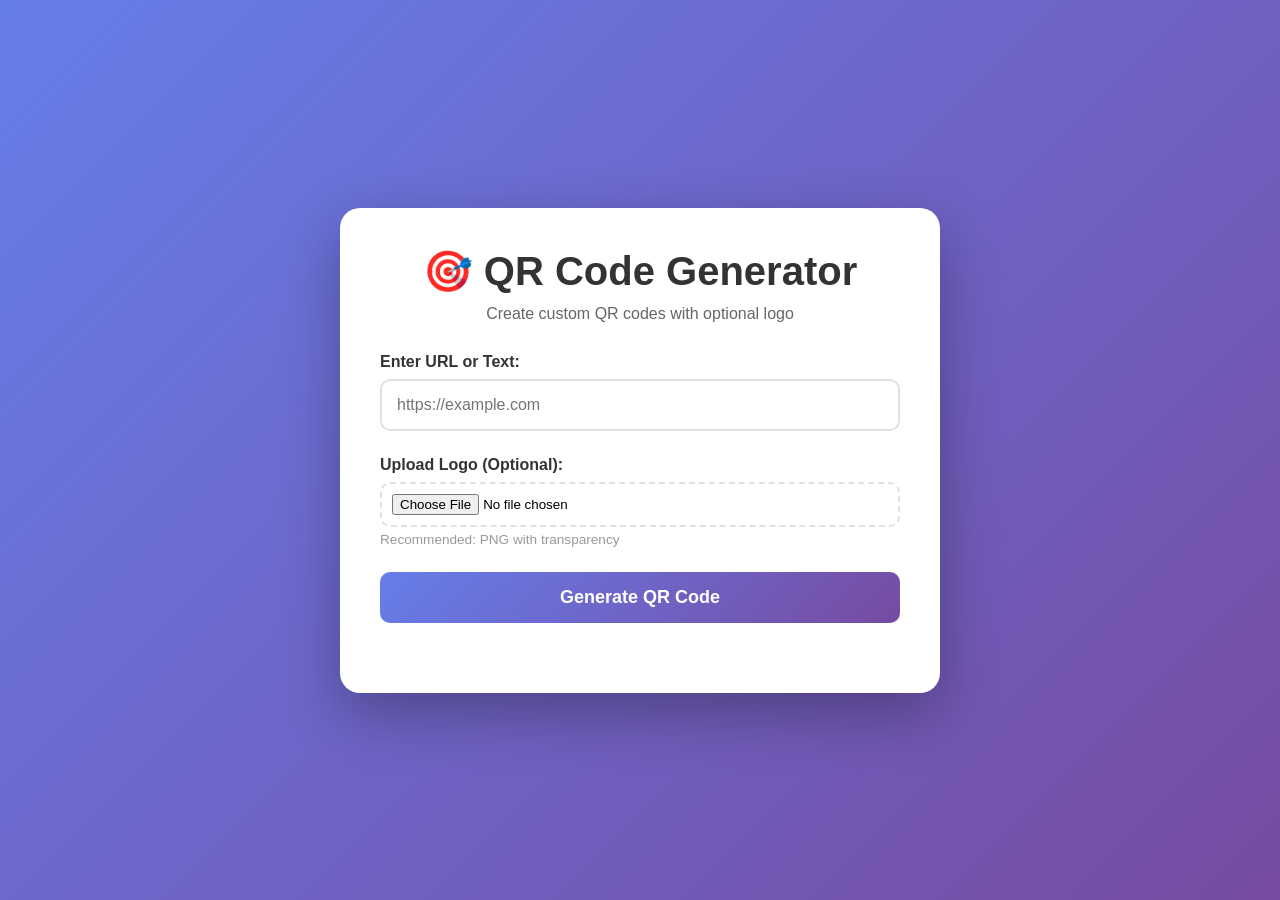
==== index.html @ dd9a66f0 "Fix Vercel deployment - convert to static site with API" ====
<!DOCTYPE html>
<html lang="en">
<head>
    <meta charset="UTF-8">
    <meta name="viewport" content="width=device-width, initial-scale=1.0">
    <title>QR Code Generator</title>
    <link rel="stylesheet" href="/static/style.css">
</head>
<body>
    <div class="container">
        <h1>🎯 QR Code Generator</h1>
        <p class="subtitle">Create custom QR codes with optional logo</p>
        
        <div class="form-container">
            <form id="qrForm">
                <div class="form-group">
                    <label for="qrData">Enter URL or Text:</label>
                    <input 
                        type="text" 
                        id="qrData" 
                        placeholder="https://example.com" 
                        required
                        autocomplete="off"
                    >
                </div>
                
                <div class="form-group">
                    <label for="logoFile">Upload Logo (Optional):</label>
                    <input 
                        type="file" 
                        id="logoFile" 
                        accept="image/*"
                    >
                    <small>Recommended: PNG with transparency</small>
                </div>
                
                <button type="submit" id="generateBtn">
                    <span id="btnText">Generate QR Code</span>
                    <span id="btnLoader" class="loader" style="display: none;"></span>
                </button>
            </form>
        </div>
        
        <div id="result" class="result" style="display: none;">
            <h2>Your QR Code</h2>
            <div class="qr-container">
                <img id="qrImage" alt="Generated QR Code">
            </div>
            <button id="downloadBtn" class="download-btn">Download QR Code</button>
        </div>
        
        <div id="error" class="error" style="display: none;"></div>
    </div>
    
    <script src="/static/script.js"></script>
</body>
</html>
---- static/style.css ----
* {
    margin: 0;
    padding: 0;
    box-sizing: border-box;
}

body {
    font-family: -apple-system, BlinkMacSystemFont, 'Segoe UI', Roboto, Oxygen, Ubuntu, sans-serif;
    background: linear-gradient(135deg, #667eea 0%, #764ba2 100%);
    min-height: 100vh;
    display: flex;
    justify-content: center;
    align-items: center;
    padding: 20px;
}

.container {
    background: white;
    border-radius: 20px;
    box-shadow: 0 20px 60px rgba(0, 0, 0, 0.3);
    padding: 40px;
    max-width: 600px;
    width: 100%;
}

h1 {
    text-align: center;
    color: #333;
    margin-bottom: 10px;
    font-size: 2.5rem;
}

.subtitle {
    text-align: center;
    color: #666;
    margin-bottom: 30px;
    font-size: 1rem;
}

.form-container {
    margin-bottom: 30px;
}

.form-group {
    margin-bottom: 25px;
}

label {
    display: block;
    margin-bottom: 8px;
    color: #333;
    font-weight: 600;
}

input[type="text"] {
    width: 100%;
    padding: 15px;
    border: 2px solid #e0e0e0;
    border-radius: 10px;
    font-size: 16px;
    transition: border-color 0.3s;
}

input[type="text"]:focus {
    outline: none;
    border-color: #667eea;
}

input[type="file"] {
    width: 100%;
    padding: 10px;
    border: 2px dashed #e0e0e0;
    border-radius: 10px;
    cursor: pointer;
    transition: border-color 0.3s;
}

input[type="file"]:hover {
    border-color: #667eea;
}

small {
    display: block;
    margin-top: 5px;
    color: #999;
    font-size: 0.85rem;
}

button {
    width: 100%;
    padding: 15px;
    background: linear-gradient(135deg, #667eea 0%, #764ba2 100%);
    color: white;
    border: none;
    border-radius: 10px;
    font-size: 18px;
    font-weight: 600;
    cursor: pointer;
    transition: transform 0.2s, box-shadow 0.2s;
    display: flex;
    justify-content: center;
    align-items: center;
    gap: 10px;
}

button:hover {
    transform: translateY(-2px);
    box-shadow: 0 10px 20px rgba(102, 126, 234, 0.4);
}

button:active {
    transform: translateY(0);
}

button:disabled {
    opacity: 0.6;
    cursor: not-allowed;
    transform: none;
}

.loader {
    border: 3px solid rgba(255, 255, 255, 0.3);
    border-top: 3px solid white;
    border-radius: 50%;
    width: 20px;
    height: 20px;
    animation: spin 1s linear infinite;
}

@keyframes spin {
    0% { transform: rotate(0deg); }
    100% { transform: rotate(360deg); }
}

.result {
    text-align: center;
    animation: fadeIn 0.5s;
}

.result h2 {
    color: #333;
    margin-bottom: 20px;
}

.qr-container {
    background: #f5f5f5;
    border-radius: 15px;
    padding: 30px;
    margin-bottom: 20px;
    display: inline-block;
}

#qrImage {
    max-width: 100%;
    height: auto;
    border-radius: 10px;
}

.download-btn {
    background: linear-gradient(135deg, #11998e 0%, #38ef7d 100%);
    margin-top: 10px;
}

.download-btn:hover {
    box-shadow: 0 10px 20px rgba(56, 239, 125, 0.4);
}

.error {
    background: #fee;
    border: 2px solid #fcc;
    color: #c33;
    padding: 15px;
    border-radius: 10px;
    margin-top: 20px;
    animation: shake 0.5s;
}

@keyframes fadeIn {
    from {
        opacity: 0;
        transform: translateY(20px);
    }
    to {
        opacity: 1;
        transform: translateY(0);
    }
}

@keyframes shake {
    0%, 100% { transform: translateX(0); }
    25% { transform: translateX(-10px); }
    75% { transform: translateX(10px); }
}

@media (max-width: 600px) {
    .container {
        padding: 25px;
    }
    
    h1 {
        font-size: 2rem;
    }
}
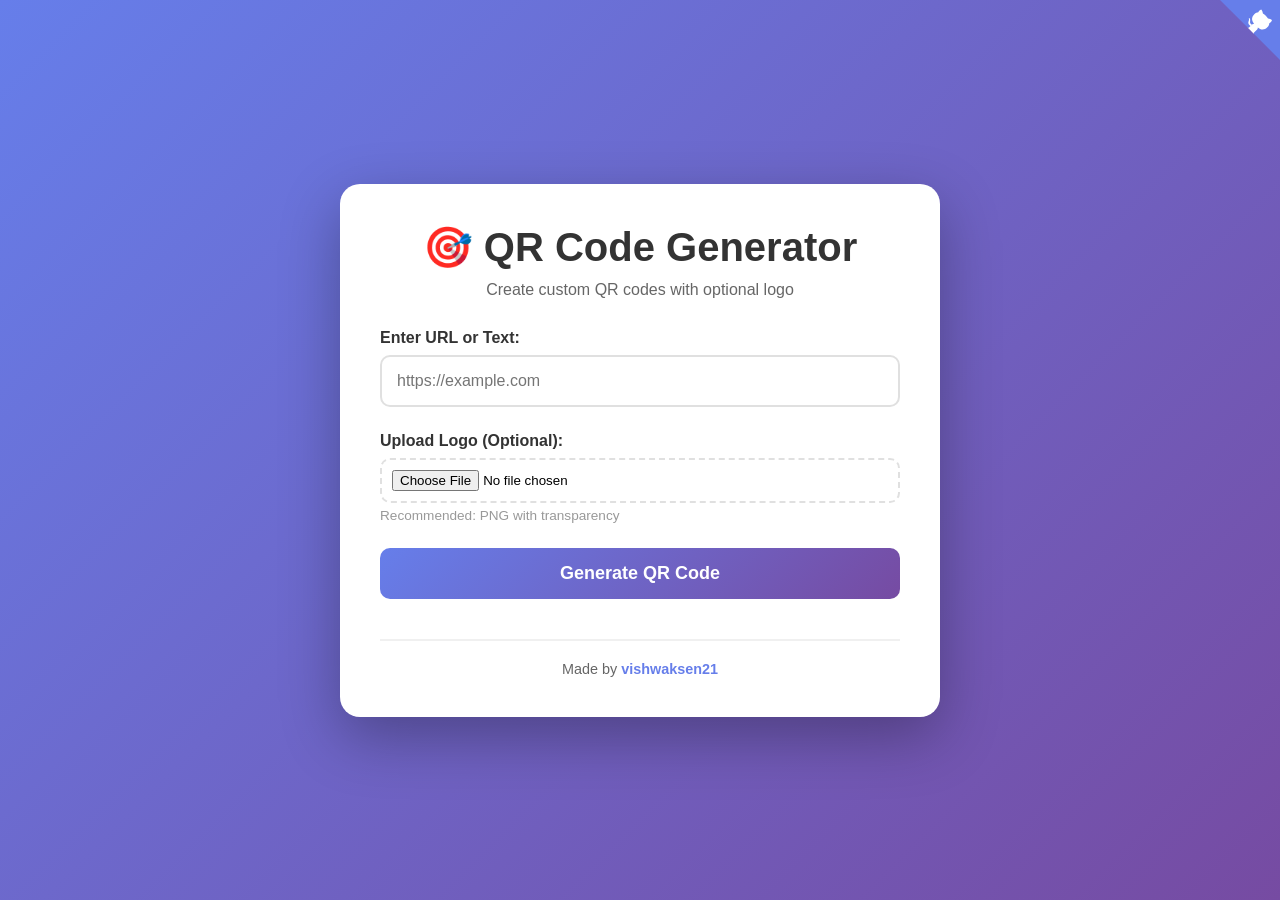
==== commit 07a495a2: "Add GitHub corner icon and creator credit" ====
--- a/index.html
+++ b/index.html
@@ -7,6 +7,14 @@
     <link rel="stylesheet" href="/static/style.css">
 </head>
 <body>
+    <a href="https://github.com/vishwaksen21" target="_blank" rel="noopener noreferrer" class="github-corner" aria-label="View on GitHub">
+        <svg width="60" height="60" viewBox="0 0 250 250" aria-hidden="true">
+            <path d="M0,0 L115,115 L130,115 L142,142 L250,250 L250,0 Z" fill="#667eea"></path>
+            <path d="M128.3,109.0 C113.8,99.7 119.0,89.6 119.0,89.6 C122.0,82.7 120.5,78.6 120.5,78.6 C119.2,72.0 123.4,76.3 123.4,76.3 C127.3,80.9 125.5,87.3 125.5,87.3 C122.9,97.6 130.6,101.9 134.4,103.2" fill="currentColor" style="transform-origin: 130px 106px;" class="octo-arm"></path>
+            <path d="M115.0,115.0 C114.9,115.1 118.7,116.5 119.8,115.4 L133.7,101.6 C136.9,99.2 139.9,98.4 142.2,98.6 C133.8,88.0 127.5,74.4 143.8,58.0 C148.5,53.4 154.0,51.2 159.7,51.0 C160.3,49.4 163.2,43.6 171.4,40.1 C171.4,40.1 176.1,42.5 178.8,56.2 C183.1,58.6 187.2,61.8 190.9,65.4 C194.5,69.0 197.7,73.2 200.1,77.6 C213.8,80.2 216.3,84.9 216.3,84.9 C212.7,93.1 206.9,96.0 205.4,96.6 C205.1,102.4 203.0,107.8 198.3,112.5 C181.9,128.9 168.3,122.5 157.7,114.1 C157.9,116.9 156.7,120.9 152.7,124.9 L141.0,136.5 C139.8,137.7 141.6,141.9 141.8,141.8 Z" fill="currentColor" class="octo-body"></path>
+        </svg>
+    </a>
+    
     <div class="container">
         <h1>🎯 QR Code Generator</h1>
         <p class="subtitle">Create custom QR codes with optional logo</p>
@@ -50,6 +58,10 @@
         </div>
         
         <div id="error" class="error" style="display: none;"></div>
+        
+        <footer class="footer">
+            <p>Made by <a href="https://github.com/vishwaksen21" target="_blank" rel="noopener noreferrer" class="creator-link">vishwaksen21</a></p>
+        </footer>
     </div>
     
     <script src="/static/script.js"></script>
--- a/static/style.css
+++ b/static/style.css
@@ -192,6 +192,51 @@
     75% { transform: translateX(10px); }
 }
 
+.github-corner {
+    position: fixed;
+    top: 0;
+    right: 0;
+    z-index: 1000;
+    border: 0;
+    color: #fff;
+    fill: #667eea;
+}
+
+.github-corner:hover .octo-arm {
+    animation: octocat-wave 560ms ease-in-out;
+}
+
+@keyframes octocat-wave {
+    0%, 100% { transform: rotate(0); }
+    20%, 60% { transform: rotate(-25deg); }
+    40%, 80% { transform: rotate(10deg); }
+}
+
+.footer {
+    margin-top: 40px;
+    padding-top: 20px;
+    border-top: 2px solid #f0f0f0;
+    text-align: center;
+}
+
+.footer p {
+    color: #666;
+    font-size: 0.9rem;
+    margin: 0;
+}
+
+.creator-link {
+    color: #667eea;
+    text-decoration: none;
+    font-weight: 600;
+    transition: color 0.3s;
+}
+
+.creator-link:hover {
+    color: #764ba2;
+    text-decoration: underline;
+}
+
 @media (max-width: 600px) {
     .container {
         padding: 25px;
@@ -200,4 +245,13 @@
     h1 {
         font-size: 2rem;
     }
-}
+    
+    .footer {
+        margin-top: 30px;
+    }
+    
+    .github-corner svg {
+        width: 50px;
+        height: 50px;
+    }
+}
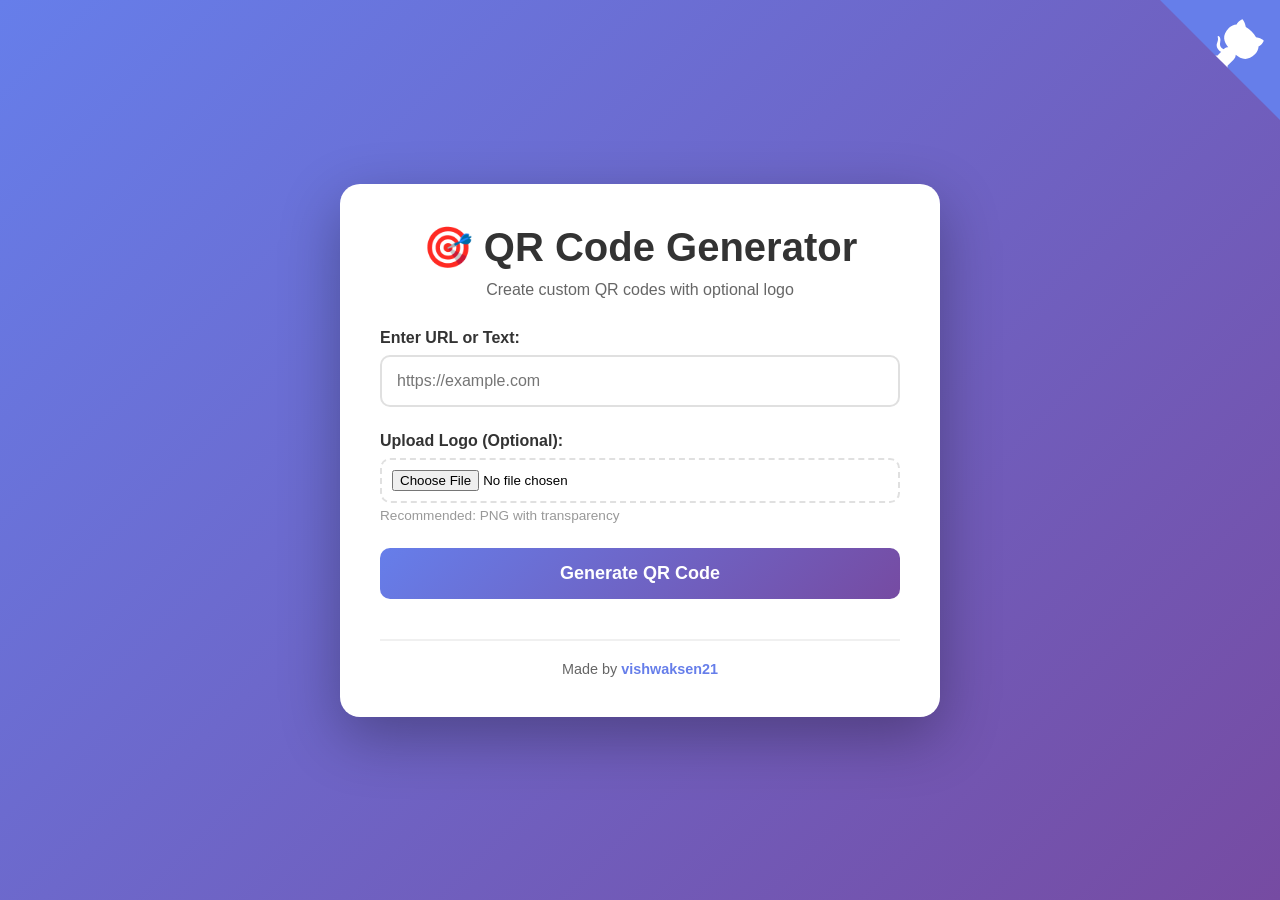
==== commit 6c083ef5: "Add GitHub profile link in footer" ====
--- a/index.html
+++ b/index.html
@@ -8,7 +8,7 @@
 </head>
 <body>
     <a href="https://github.com/vishwaksen21" target="_blank" rel="noopener noreferrer" class="github-corner" aria-label="View on GitHub">
-        <svg width="60" height="60" viewBox="0 0 250 250" aria-hidden="true">
+        <svg width="120" height="120" viewBox="0 0 250 250" aria-hidden="true">
             <path d="M0,0 L115,115 L130,115 L142,142 L250,250 L250,0 Z" fill="#667eea"></path>
             <path d="M128.3,109.0 C113.8,99.7 119.0,89.6 119.0,89.6 C122.0,82.7 120.5,78.6 120.5,78.6 C119.2,72.0 123.4,76.3 123.4,76.3 C127.3,80.9 125.5,87.3 125.5,87.3 C122.9,97.6 130.6,101.9 134.4,103.2" fill="currentColor" style="transform-origin: 130px 106px;" class="octo-arm"></path>
             <path d="M115.0,115.0 C114.9,115.1 118.7,116.5 119.8,115.4 L133.7,101.6 C136.9,99.2 139.9,98.4 142.2,98.6 C133.8,88.0 127.5,74.4 143.8,58.0 C148.5,53.4 154.0,51.2 159.7,51.0 C160.3,49.4 163.2,43.6 171.4,40.1 C171.4,40.1 176.1,42.5 178.8,56.2 C183.1,58.6 187.2,61.8 190.9,65.4 C194.5,69.0 197.7,73.2 200.1,77.6 C213.8,80.2 216.3,84.9 216.3,84.9 C212.7,93.1 206.9,96.0 205.4,96.6 C205.1,102.4 203.0,107.8 198.3,112.5 C181.9,128.9 168.3,122.5 157.7,114.1 C157.9,116.9 156.7,120.9 152.7,124.9 L141.0,136.5 C139.8,137.7 141.6,141.9 141.8,141.8 Z" fill="currentColor" class="octo-body"></path>
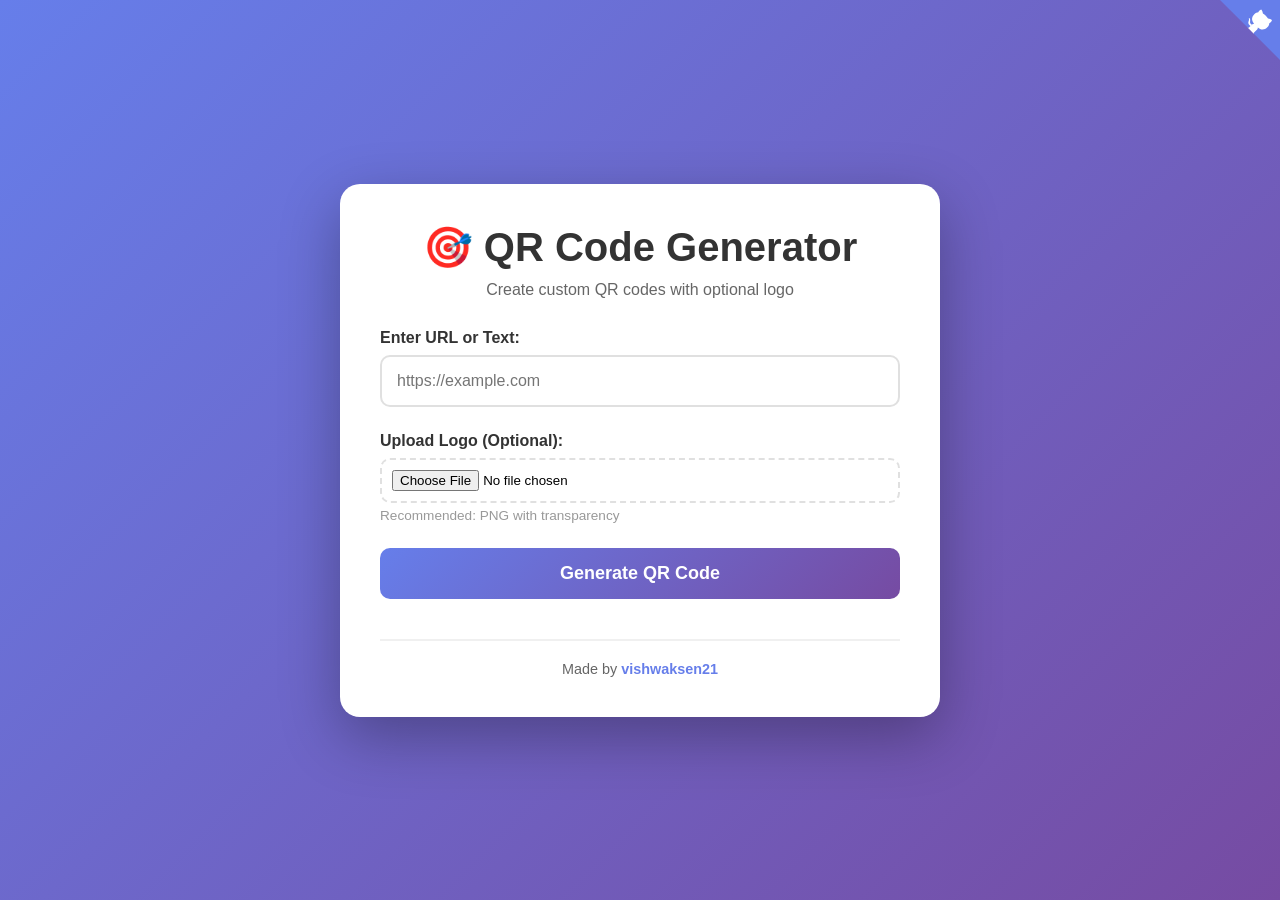
==== commit 6726d433: "Add GitHub profile link in footer" ====
--- a/index.html
+++ b/index.html
@@ -8,7 +8,7 @@
 </head>
 <body>
     <a href="https://github.com/vishwaksen21" target="_blank" rel="noopener noreferrer" class="github-corner" aria-label="View on GitHub">
-        <svg width="120" height="120" viewBox="0 0 250 250" aria-hidden="true">
+        <svg width="60" height="60" viewBox="0 0 250 250" aria-hidden="true">
             <path d="M0,0 L115,115 L130,115 L142,142 L250,250 L250,0 Z" fill="#667eea"></path>
             <path d="M128.3,109.0 C113.8,99.7 119.0,89.6 119.0,89.6 C122.0,82.7 120.5,78.6 120.5,78.6 C119.2,72.0 123.4,76.3 123.4,76.3 C127.3,80.9 125.5,87.3 125.5,87.3 C122.9,97.6 130.6,101.9 134.4,103.2" fill="currentColor" style="transform-origin: 130px 106px;" class="octo-arm"></path>
             <path d="M115.0,115.0 C114.9,115.1 118.7,116.5 119.8,115.4 L133.7,101.6 C136.9,99.2 139.9,98.4 142.2,98.6 C133.8,88.0 127.5,74.4 143.8,58.0 C148.5,53.4 154.0,51.2 159.7,51.0 C160.3,49.4 163.2,43.6 171.4,40.1 C171.4,40.1 176.1,42.5 178.8,56.2 C183.1,58.6 187.2,61.8 190.9,65.4 C194.5,69.0 197.7,73.2 200.1,77.6 C213.8,80.2 216.3,84.9 216.3,84.9 C212.7,93.1 206.9,96.0 205.4,96.6 C205.1,102.4 203.0,107.8 198.3,112.5 C181.9,128.9 168.3,122.5 157.7,114.1 C157.9,116.9 156.7,120.9 152.7,124.9 L141.0,136.5 C139.8,137.7 141.6,141.9 141.8,141.8 Z" fill="currentColor" class="octo-body"></path>
